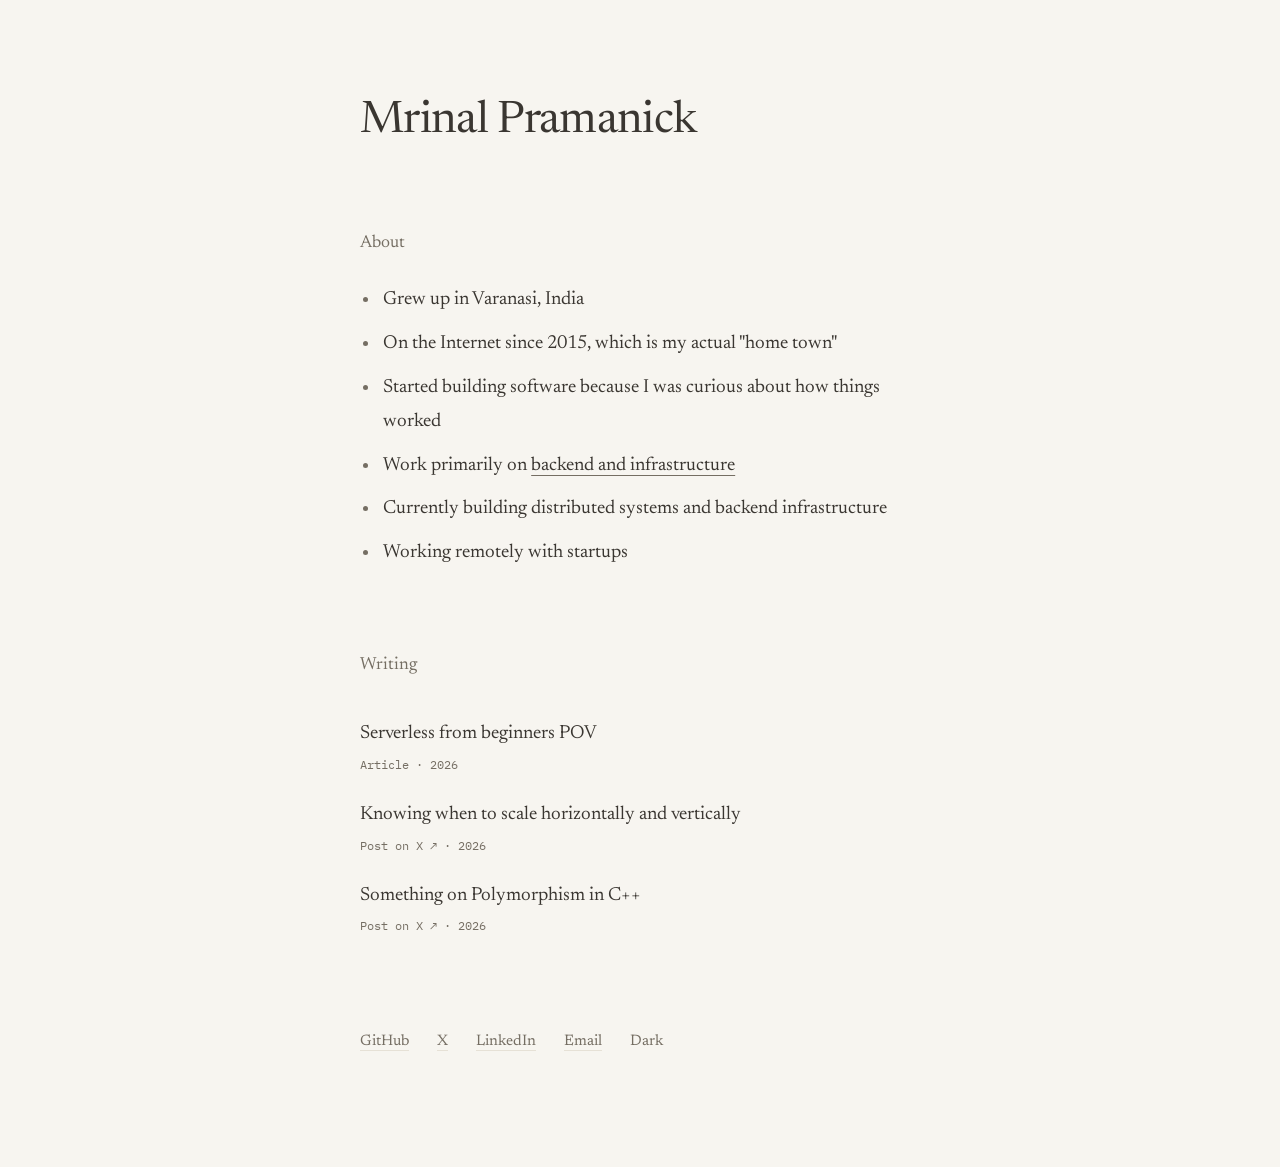
==== index.html @ c395bda0 "Adding serverless blog" ====
<!doctype html>
<html lang="en">
  <head>
    <meta charset="UTF-8" />
    <meta
      name="viewport"
      content="width=device-width, initial-scale=1, viewport-fit=cover"
    />
    <title>Mrinal Pramanick</title>
    <link rel="preconnect" href="https://fonts.googleapis.com" />
    <link rel="preconnect" href="https://fonts.gstatic.com" crossorigin />
    <link
      href="https://fonts.googleapis.com/css2?family=Newsreader:ital,opsz,wght@0,6..72,400;0,6..72,500;1,6..72,400&family=IBM+Plex+Mono:wght@400&display=swap"
      rel="stylesheet"
    />
    <script>
      (function () {
        try {
          var t = localStorage.getItem("theme");
          if (t) document.documentElement.setAttribute("data-theme", t);
        } catch (e) {}
      })();
    </script>
    <style>
      :root {
        --bg: #f7f5f0;
        --code-bg: #eeebe3;
        --text: #3a3631;
        --muted: #756e63;
        --line: #e6e1d6;
        --accent: #7d6d55;
        --ease: cubic-bezier(0.23, 1, 0.32, 1);
        box-sizing: border-box;
        padding-top: env(safe-area-inset-top, 0px);
        padding-bottom: env(safe-area-inset-bottom, 0px);
      }
      @media (prefers-color-scheme: dark) {
        :root:not([data-theme="light"]) {
          --bg: #1a1815;
          --code-bg: #221f1b;
          --text: #e0dbd1;
          --muted: #9b9486;
          --line: #2c2823;
          --accent: #b9a98b;
        }
      }
      :root[data-theme="dark"] {
        --bg: #1a1815;
        --code-bg: #221f1b;
        --text: #e0dbd1;
        --muted: #9b9486;
        --line: #2c2823;
        --accent: #b9a98b;
      }

      *,
      *::before,
      *::after {
        box-sizing: border-box;
      }
      html {
        scroll-behavior: smooth;
        scroll-padding-top: env(safe-area-inset-top, 0px);
        -webkit-text-size-adjust: 100%;
      }
      body {
        margin: 0;
        background: var(--bg);
        color: var(--text);
        font-family: "Newsreader", Georgia, "Times New Roman", serif;
        font-size: 1.1875rem;
        line-height: 1.8;
        font-weight: 400;
        font-optical-sizing: auto;
        text-rendering: optimizeLegibility;
        -webkit-font-smoothing: antialiased;
      }
      ::selection {
        background: color-mix(in srgb, var(--accent) 25%, transparent);
      }
      main {
        max-width: 38rem;
        margin: 0 auto;
        padding: 6rem 1.5rem 7rem;
      }
      a {
        color: inherit;
        text-decoration: underline;
        text-decoration-color: var(--line);
        text-decoration-thickness: 1px;
        text-underline-offset: 5px;
        transition:
          color 0.2s ease,
          text-decoration-color 0.2s ease;
      }
      a:focus-visible {
        outline: 2px solid var(--accent);
        outline-offset: 4px;
        border-radius: 2px;
      }
      @media (hover: hover) and (pointer: fine) {
        a:hover {
          color: var(--accent);
          text-decoration-color: var(--accent);
        }
      }

      h1,
      h2,
      h3 {
        font-weight: 400;
        margin: 0;
      }
      li::marker {
        color: var(--muted);
      }
      .mono {
        font-family: "IBM Plex Mono", ui-monospace, monospace;
        font-size: 0.78rem;
        color: var(--muted);
      }

      @keyframes rise {
        from {
          opacity: 0;
          transform: translateY(8px);
        }
        to {
          opacity: 1;
          transform: none;
        }
      }
      main > * {
        animation: rise 0.5s var(--ease) both;
      }
      main > :nth-child(2) {
        animation-delay: 60ms;
      }
      main > :nth-child(3) {
        animation-delay: 120ms;
      }
      main > :nth-child(4) {
        animation-delay: 180ms;
      }
      main > :nth-child(5) {
        animation-delay: 240ms;
      }
      main > :nth-child(6) {
        animation-delay: 300ms;
      }
      @media (prefers-reduced-motion: reduce) {
        html {
          scroll-behavior: auto;
        }
        @keyframes rise {
          from {
            opacity: 0;
          }
          to {
            opacity: 1;
          }
        }
      }
      @media (max-width: 480px) {
        body {
          font-size: 1.125rem;
        }
        main {
          padding-top: 4rem;
        }
      }

      header {
        margin-bottom: 5rem;
      }
      h1 {
        font-size: clamp(2.1rem, 6vw, 2.8rem);
        line-height: 1.15;
        letter-spacing: -0.015em;
      }
      section {
        margin-bottom: 5rem;
      }
      h2 {
        font-size: 1.1rem;
        color: var(--muted);
        margin-bottom: 1.5rem;
      }
      ul.plain {
        margin: 0;
        padding-left: 1.2rem;
      }
      ul.plain li {
        margin-top: 0.6rem;
        padding-left: 0.25rem;
      }
      ul.plain li:first-child {
        margin-top: 0;
      }
      .inline-link {
        text-decoration-color: var(--muted);
      }
      .project + .project {
        margin-top: 2.5rem;
      }
      .row {
        display: flex;
        justify-content: space-between;
        align-items: baseline;
        gap: 1rem;
      }
      h3 {
        font-size: 1.25rem;
        line-height: 1.4;
      }
      .project p {
        margin: 0.4rem 0 0;
        color: var(--muted);
        line-height: 1.7;
      }
      .project a.more {
        display: inline-block;
        margin-top: 0.6rem;
        font-size: 0.95rem;
      }
      /* .posts a {
        display: flex;
        justify-content: space-between;
        gap: 1.5rem;
        padding: 0.6rem 0;
        text-decoration: none;
        transition: color 0.2s ease;
      }
      .posts .mono {
        flex-shrink: 0;
        padding-top: 0.25rem;
      } */
      .posts a {
        display: block;
        padding: 0.7rem 0;
        text-decoration: none;
        transition: color 0.2s ease;
      }
      .posts .meta {
        display: block;
        margin-top: 0.1rem;
      }
      footer {
        display: flex;
        flex-wrap: wrap;
        gap: 0.75rem 1.75rem;
        font-size: 0.95rem;
        color: var(--muted);
      }

      body {
        transition:
          background-color 0.25s ease,
          color 0.25s ease;
      }
      .theme-toggle {
        font: inherit;
        font-size: 0.95rem;
        color: var(--muted);
        background: none;
        border: 0;
        padding: 0.25rem 0.5rem;
        margin: -0.25rem -0.5rem;
        border-radius: 4px;
        cursor: pointer;
        transition:
          color 0.2s ease,
          transform 0.15s cubic-bezier(0.23, 1, 0.32, 1);
      }
      .theme-toggle:active {
        transform: scale(0.97);
      }
      .theme-toggle:focus-visible {
        outline: 2px solid var(--accent);
        outline-offset: 2px;
      }
      @media (hover: hover) and (pointer: fine) {
        .theme-toggle:hover {
          color: var(--accent);
        }
      }
      .nav-right {
        display: flex;
        align-items: baseline;
        gap: 1.25rem;
      }
    </style>
  </head>
  <body>
    <main>
      <header>
        <h1>Mrinal Pramanick</h1>
      </header>

      <section>
        <h2>About</h2>
        <ul class="plain">
          <li>Grew up in Varanasi, India</li>
          <li>On the Internet since 2015, which is my actual "home town"</li>
          <li>
            Started building software because I was curious about how things
            worked
          </li>
          <li>
            Work primarily on
            <a
              href="https://en.wikipedia.org/wiki/Software-defined_infrastructure"
              class="inline-link"
              >backend and infrastructure</a
            >
          </li>
          <li>
            Currently building distributed systems and backend infrastructure
          </li>
          <li>Working remotely with startups</li>
        </ul>
      </section>

      <!-- <section>
        <h2>Things I've built</h2>

        <article class="project">
          <div class="row">
            <h3>StreamableMap</h3>
            <span class="mono">Go</span>
          </div>
          <p>
            A stream-oriented concurrent map exploring ordering, backpressure,
            and efficient event processing.
          </p>
          <a class="more" href="#">GitHub</a>
        </article>

        <article class="project">
          <div class="row">
            <h3>Vidflow</h3>
            <span class="mono">Go</span>
          </div>
          <p>
            A video processing DAG exploring exactly-once execution,
            backpressure, and distributed media workloads.
          </p>
          <a class="more" href="#">GitHub</a>
        </article>

        <article class="project">
          <div class="row">
            <h3>OpenTelemetry Bridge</h3>
            <span class="mono">Go</span>
          </div>
          <p>
            A transparent sidecar for introducing distributed tracing into HTTP
            applications without changing the application itself.
          </p>
          <a class="more" href="#">Read more</a>
        </article>
      </section> -->

      <section>
        <h2>Writing</h2>
        <div class="posts">
          <a href="/articles/article-3.html">
            <span>Serverless from beginners POV</span>
            <span class="mono meta">Article · 2026</span>
          </a>
          <a
            href="https://x.com/Hi_Mrinal/status/2110251049919586483"
            target="_blank"
            rel="noopener noreferrer"
          >
            <span>Knowing when to scale horizontally and vertically</span>
            <span class="mono meta">Post on X ↗ · 2026</span>
          </a>
          <a
            href="https://x.com/Hi_Mrinal/status/2109474133994353028"
            target="_blank"
            rel="noopener noreferrer"
          >
            <span>Something on Polymorphism in C++</span>
            <span class="mono meta">Post on X ↗ · 2026</span>
          </a>
        </div>
      </section>
      <footer>
        <a href="#">GitHub</a>
        <a href="#">X</a>
        <a href="#">LinkedIn</a>
        <a href="#">Email</a>
        <button
          id="theme-toggle"
          class="theme-toggle"
          type="button"
          aria-label="Switch theme"
        >
          Dark
        </button>
      </footer>
    </main>
    <script>
      (function () {
        var root = document.documentElement;
        var btn = document.getElementById("theme-toggle");
        var media = window.matchMedia("(prefers-color-scheme: dark)");
        function current() {
          return (
            root.getAttribute("data-theme") ||
            (media.matches ? "dark" : "light")
          );
        }
        function sync() {
          var isDark = current() === "dark";
          btn.textContent = isDark ? "Light" : "Dark";
          btn.setAttribute(
            "aria-label",
            isDark ? "Switch to light theme" : "Switch to dark theme",
          );
        }
        btn.addEventListener("click", function () {
          var next = current() === "dark" ? "light" : "dark";
          root.setAttribute("data-theme", next);
          try {
            localStorage.setItem("theme", next);
          } catch (e) {}
          sync();
        });
        media.addEventListener("change", function () {
          var saved = null;
          try {
            saved = localStorage.getItem("theme");
          } catch (e) {}
          if (!saved) sync();
        });
        sync();
      })();
    </script>
  </body>
</html>
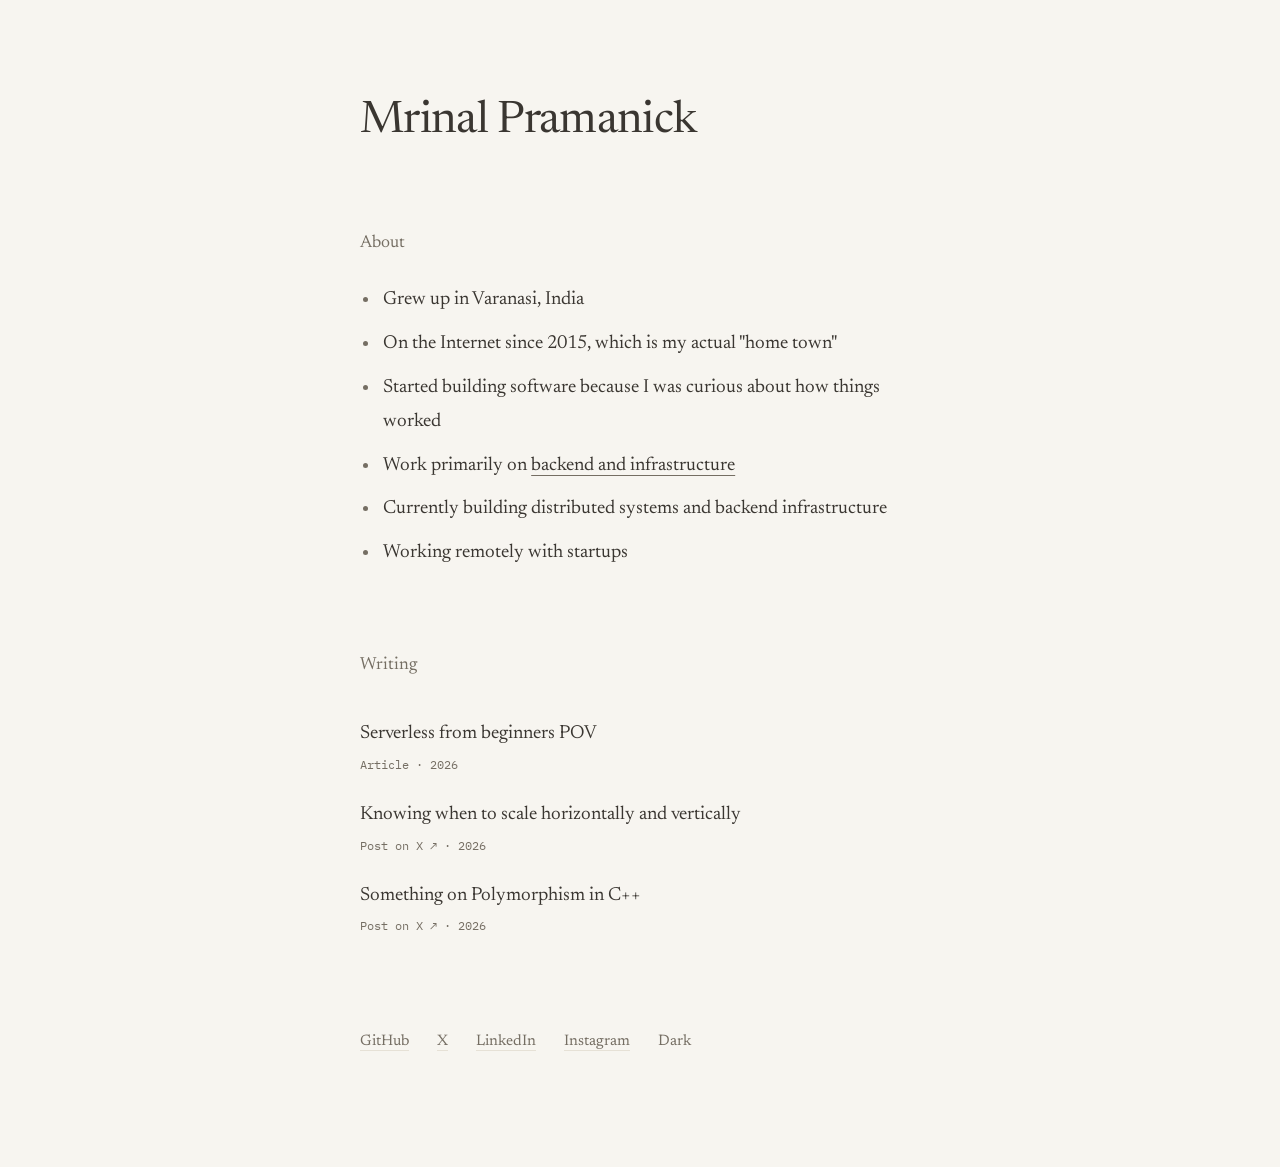
==== commit 1a68a506: "changed some links" ====
--- a/index.html
+++ b/index.html
@@ -364,7 +364,7 @@
       <section>
         <h2>Writing</h2>
         <div class="posts">
-          <a href="/articles/article-3.html">
+          <a href="/articles/serverless.html">
             <span>Serverless from beginners POV</span>
             <span class="mono meta">Article · 2026</span>
           </a>
@@ -387,10 +387,10 @@
         </div>
       </section>
       <footer>
-        <a href="#">GitHub</a>
-        <a href="#">X</a>
-        <a href="#">LinkedIn</a>
-        <a href="#">Email</a>
+        <a href="https://github.com/mrinalxdev">GitHub</a>
+        <a href="https://x.com/Hi_Mrinal">X</a>
+        <a href="https://www.linkedin.com/in/hi-mrinal/">LinkedIn</a>
+        <a href="https://www.instagram.com/mrinal.kon/">Instagram</a>
         <button
           id="theme-toggle"
           class="theme-toggle"
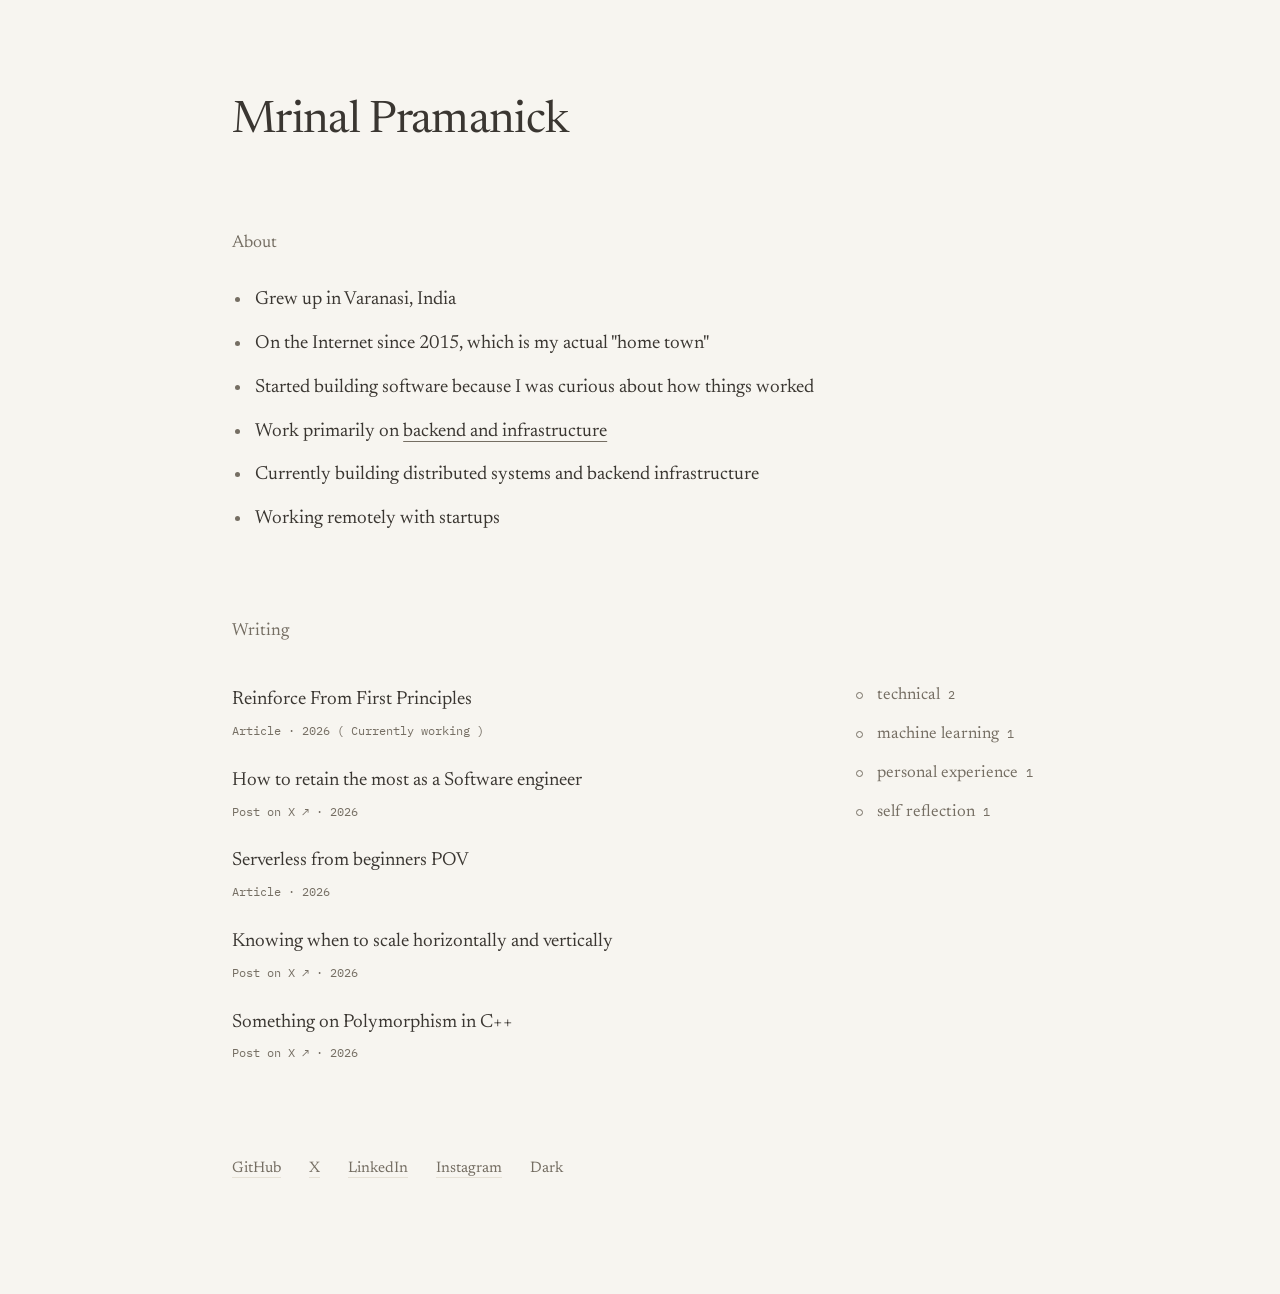
==== commit 00e9a7ef: "added highlighters" ====
--- a/index.html
+++ b/index.html
@@ -79,7 +79,7 @@
         background: color-mix(in srgb, var(--accent) 25%, transparent);
       }
       main {
-        max-width: 38rem;
+        max-width: 54rem;
         margin: 0 auto;
         padding: 6rem 1.5rem 7rem;
       }
@@ -189,6 +189,7 @@
       ul.plain {
         margin: 0;
         padding-left: 1.2rem;
+        max-width: 38rem;
       }
       ul.plain li {
         margin-top: 0.6rem;
@@ -199,51 +200,6 @@
       }
       .inline-link {
         text-decoration-color: var(--muted);
-      }
-      .project + .project {
-        margin-top: 2.5rem;
-      }
-      .row {
-        display: flex;
-        justify-content: space-between;
-        align-items: baseline;
-        gap: 1rem;
-      }
-      h3 {
-        font-size: 1.25rem;
-        line-height: 1.4;
-      }
-      .project p {
-        margin: 0.4rem 0 0;
-        color: var(--muted);
-        line-height: 1.7;
-      }
-      .project a.more {
-        display: inline-block;
-        margin-top: 0.6rem;
-        font-size: 0.95rem;
-      }
-      /* .posts a {
-        display: flex;
-        justify-content: space-between;
-        gap: 1.5rem;
-        padding: 0.6rem 0;
-        text-decoration: none;
-        transition: color 0.2s ease;
-      }
-      .posts .mono {
-        flex-shrink: 0;
-        padding-top: 0.25rem;
-      } */
-      .posts a {
-        display: block;
-        padding: 0.7rem 0;
-        text-decoration: none;
-        transition: color 0.2s ease;
-      }
-      .posts .meta {
-        display: block;
-        margin-top: 0.1rem;
       }
       footer {
         display: flex;
@@ -251,6 +207,168 @@
         gap: 0.75rem 1.75rem;
         font-size: 0.95rem;
         color: var(--muted);
+      }
+
+      /* ---------- Writing: posts + tag panel ---------- */
+      .writing {
+        position: relative;
+        display: grid;
+        grid-template-columns: minmax(0, 1fr) 12rem;
+        column-gap: 6rem;
+        align-items: start;
+      }
+
+      .posts a {
+        position: relative;
+        isolation: isolate;
+        display: block;
+        padding: 0.7rem 0;
+        text-decoration: none;
+      }
+      /* the left-to-right fill */
+      .posts a::before {
+        content: "";
+        position: absolute;
+        inset: 0 -0.9rem;
+        z-index: -1;
+        border-radius: 6px;
+        background: color-mix(in srgb, var(--accent) 13%, transparent);
+        transform: scaleX(0);
+        transform-origin: left center;
+        transition: transform 0.75s var(--ease);
+        transition-delay: var(--fill-delay, 0ms);
+      }
+      .posts a.lit::before {
+        transform: scaleX(1);
+      }
+      .posts .meta {
+        display: block;
+        margin-top: 0.1rem;
+      }
+
+      .tags {
+        display: flex;
+        flex-direction: column;
+        align-items: flex-start;
+        gap: 0.35rem;
+        padding-top: 0.45rem;
+      }
+      .tag {
+        position: relative;
+        font: inherit;
+        font-size: 1.05rem;
+        line-height: 1.6;
+        color: var(--muted);
+        background: none;
+        border: 0;
+        padding: 0.2rem 0 0.2rem 1.3rem;
+        cursor: pointer;
+        text-align: left;
+        transition:
+          color 0.25s ease,
+          transform 0.15s var(--ease);
+      }
+      /* the node the wire starts from */
+      .tag::before {
+        content: "";
+        position: absolute;
+        left: 0;
+        top: 50%;
+        width: 7px;
+        height: 7px;
+        margin-top: -3.5px;
+        border-radius: 50%;
+        border: 1px solid var(--muted);
+        background: var(--bg);
+        transition:
+          background-color 0.3s ease,
+          border-color 0.3s ease;
+      }
+      .tag .count {
+        margin-left: 0.5rem;
+      }
+      .tag:active {
+        transform: scale(0.97);
+      }
+      .tag:focus-visible {
+        outline: 2px solid var(--accent);
+        outline-offset: 3px;
+        border-radius: 3px;
+      }
+      .tag[aria-pressed="true"] {
+        color: var(--text);
+      }
+      .tag[aria-pressed="true"]::before {
+        background: var(--accent);
+        border-color: var(--accent);
+      }
+      @media (hover: hover) and (pointer: fine) {
+        .tag:hover {
+          color: var(--accent);
+        }
+      }
+
+      /* the wire */
+      .wires {
+        position: absolute;
+        inset: 0;
+        width: 100%;
+        height: 100%;
+        overflow: visible;
+        pointer-events: none;
+      }
+      .wire {
+        fill: none;
+        stroke: var(--accent);
+        stroke-width: 1;
+        stroke-linecap: round;
+        opacity: 0.7;
+        stroke-dasharray: 1;
+        stroke-dashoffset: 1;
+        animation: draw 0.9s var(--ease) forwards;
+        animation-delay: var(--wire-delay, 0ms);
+      }
+      .wire-end {
+        fill: var(--accent);
+        opacity: 0;
+        animation: pop 0.3s ease forwards;
+        animation-delay: calc(var(--wire-delay, 0ms) + 600ms);
+      }
+      @keyframes draw {
+        to {
+          stroke-dashoffset: 0;
+        }
+      }
+      @keyframes pop {
+        to {
+          opacity: 0.85;
+        }
+      }
+
+      @media (max-width: 720px) {
+        .writing {
+          grid-template-columns: 1fr;
+          row-gap: 1.75rem;
+        }
+        .tags {
+          order: -1;
+          flex-direction: row;
+          flex-wrap: wrap;
+          gap: 0.25rem 1.25rem;
+          padding-top: 0;
+        }
+        .wires {
+          display: none;
+        }
+      }
+      @media (prefers-reduced-motion: reduce) {
+        .posts a::before,
+        .wire,
+        .wire-end {
+          transition: none;
+          animation-duration: 0.01ms;
+          animation-delay: 0ms;
+        }
       }
 
       body {
@@ -321,71 +439,62 @@
         </ul>
       </section>
 
-      <!-- <section>
-        <h2>Things I've built</h2>
-
-        <article class="project">
-          <div class="row">
-            <h3>StreamableMap</h3>
-            <span class="mono">Go</span>
-          </div>
-          <p>
-            A stream-oriented concurrent map exploring ordering, backpressure,
-            and efficient event processing.
-          </p>
-          <a class="more" href="#">GitHub</a>
-        </article>
-
-        <article class="project">
-          <div class="row">
-            <h3>Vidflow</h3>
-            <span class="mono">Go</span>
-          </div>
-          <p>
-            A video processing DAG exploring exactly-once execution,
-            backpressure, and distributed media workloads.
-          </p>
-          <a class="more" href="#">GitHub</a>
-        </article>
-
-        <article class="project">
-          <div class="row">
-            <h3>OpenTelemetry Bridge</h3>
-            <span class="mono">Go</span>
-          </div>
-          <p>
-            A transparent sidecar for introducing distributed tracing into HTTP
-            applications without changing the application itself.
-          </p>
-          <a class="more" href="#">Read more</a>
-        </article>
-      </section> -->
-
       <section>
         <h2>Writing</h2>
-        <div class="posts">
-          <a href="/articles/serverless.html">
-            <span>Serverless from beginners POV</span>
-            <span class="mono meta">Article · 2026</span>
-          </a>
-          <a
-            href="https://x.com/Hi_Mrinal/status/2110251049919586483"
-            target="_blank"
-            rel="noopener noreferrer"
-          >
-            <span>Knowing when to scale horizontally and vertically</span>
-            <span class="mono meta">Post on X ↗ · 2026</span>
-          </a>
-          <a
-            href="https://x.com/Hi_Mrinal/status/2109474133994353028"
-            target="_blank"
-            rel="noopener noreferrer"
-          >
-            <span>Something on Polymorphism in C++</span>
-            <span class="mono meta">Post on X ↗ · 2026</span>
-          </a>
+        <div class="writing" id="writing">
+          
+          <div class="posts">
+            <a href="/" data-tags="ml">
+              <span>Reinforce From First Principles</span>
+              <span class="mono meta">Article · 2026 ( Currently working )</span>
+            </a>
+            <a href="https://x.com/Hi_Mrinal/status/2113904941899428102?s=20" data-tags="reflection">
+              <span>How to retain the most as a Software engineer</span>
+              <span class="mono meta">Post on X ↗ · 2026</span>
+            </a>
+            <a href="/articles/serverless.html" data-tags="technical">
+              <span>Serverless from beginners POV</span>
+              <span class="mono meta">Article · 2026</span>
+            </a>
+            <a
+              href="https://x.com/Hi_Mrinal/status/2110251049919586483"
+              target="_blank"
+              rel="noopener noreferrer"
+              data-tags="personal"
+            >
+              <span>Knowing when to scale horizontally and vertically</span>
+              <span class="mono meta">Post on X ↗ · 2026</span>
+            </a>
+            <a
+              href="https://x.com/Hi_Mrinal/status/2109474133994353028"
+              target="_blank"
+              rel="noopener noreferrer"
+              data-tags="technical"
+            >
+              <span>Something on Polymorphism in C++</span>
+              <span class="mono meta">Post on X ↗ · 2026</span>
+            </a>
+          </div>
+
+          <div class="tags" role="group" aria-label="Filter writing by tag">
+            <button class="tag" type="button" data-tag="technical" aria-pressed="false">
+              technical<span class="mono count"></span>
+            </button>
+            <button class="tag" type="button" data-tag="ml" aria-pressed="false">
+              machine learning<span class="mono count"></span>
+            </button>
+            <button class="tag" type="button" data-tag="personal" aria-pressed="false">
+              personal experience<span class="mono count"></span>
+            </button>
+            <button class="tag" type="button" data-tag="reflection" aria-pressed="false">
+              self reflection<span class="mono count"></span>
+            </button>
+          </div>
+
+          <svg class="wires" id="wires" aria-hidden="true"></svg>
         </div>
       </section>
+
       <footer>
         <a href="https://github.com/mrinalxdev">GitHub</a>
         <a href="https://x.com/Hi_Mrinal">X</a>
@@ -401,6 +510,7 @@
         </button>
       </footer>
     </main>
+
     <script>
       (function () {
         var root = document.documentElement;
@@ -437,6 +547,93 @@
         });
         sync();
       })();
+
+      /* ---------- Tag filter: fill + wires ---------- */
+      (function () {
+        var wrap = document.getElementById("writing");
+        var svg = document.getElementById("wires");
+        var posts = Array.prototype.slice.call(wrap.querySelectorAll(".posts a"));
+        var tags = Array.prototype.slice.call(wrap.querySelectorAll(".tag"));
+        var NS = "http://www.w3.org/2000/svg";
+        var active = null;
+
+        function hasTag(post, tag) {
+          return (post.getAttribute("data-tags") || "").split(/\s+/).indexOf(tag) !== -1;
+        }
+
+        // post counts next to each tag
+        tags.forEach(function (t) {
+          var n = posts.filter(function (p) { return hasTag(p, t.dataset.tag); }).length;
+          t.querySelector(".count").textContent = n;
+        });
+
+        function drawWires(animate) {
+          svg.innerHTML = "";
+          if (!active || getComputedStyle(svg).display === "none") return;
+
+          var box = wrap.getBoundingClientRect();
+          var tagEl = wrap.querySelector('.tag[data-tag="' + active + '"]');
+          var tb = tagEl.getBoundingClientRect();
+          var x1 = tb.left - box.left + 3.5;
+          var y1 = tb.top - box.top + tb.height / 2;
+
+          var i = 0;
+          posts.forEach(function (p) {
+            if (!hasTag(p, active)) return;
+            var pb = p.getBoundingClientRect();
+            var x2 = pb.right - box.left + 14; // just past the fill's right edge
+            var y2 = pb.top - box.top + pb.height / 2;
+            var mid = (x1 + x2) / 2;
+            var delay = animate ? i * 90 : 0;
+
+            var path = document.createElementNS(NS, "path");
+            path.setAttribute("d", "M" + x1 + " " + y1 + " C" + mid + " " + y1 + " " + mid + " " + y2 + " " + x2 + " " + y2);
+            path.setAttribute("pathLength", "1");
+            path.setAttribute("class", "wire");
+            path.style.setProperty("--wire-delay", delay + "ms");
+            if (!animate) { path.style.animation = "none"; path.style.strokeDashoffset = "0"; }
+            svg.appendChild(path);
+
+            var dot = document.createElementNS(NS, "circle");
+            dot.setAttribute("cx", x2);
+            dot.setAttribute("cy", y2);
+            dot.setAttribute("r", "2.5");
+            dot.setAttribute("class", "wire-end");
+            dot.style.setProperty("--wire-delay", delay + "ms");
+            if (!animate) { dot.style.animation = "none"; dot.style.opacity = "0.85"; }
+            svg.appendChild(dot);
+            i++;
+          });
+        }
+
+        function select(tag) {
+          active = active === tag ? null : tag; // click again to clear
+          tags.forEach(function (t) {
+            t.setAttribute("aria-pressed", String(t.dataset.tag === active));
+          });
+          var i = 0;
+          posts.forEach(function (p) {
+            var on = !!active && hasTag(p, active);
+            p.style.setProperty("--fill-delay", on ? i * 90 + "ms" : "0ms");
+            p.classList.toggle("lit", on);
+            if (on) i++;
+          });
+          drawWires(true);
+        }
+
+        tags.forEach(function (t) {
+          t.addEventListener("click", function () { select(t.dataset.tag); });
+        });
+
+        var raf;
+        window.addEventListener("resize", function () {
+          cancelAnimationFrame(raf);
+          raf = requestAnimationFrame(function () { drawWires(false); });
+        });
+        if (document.fonts && document.fonts.ready) {
+          document.fonts.ready.then(function () { drawWires(false); });
+        }
+      })();
     </script>
   </body>
-</html>
+</html>
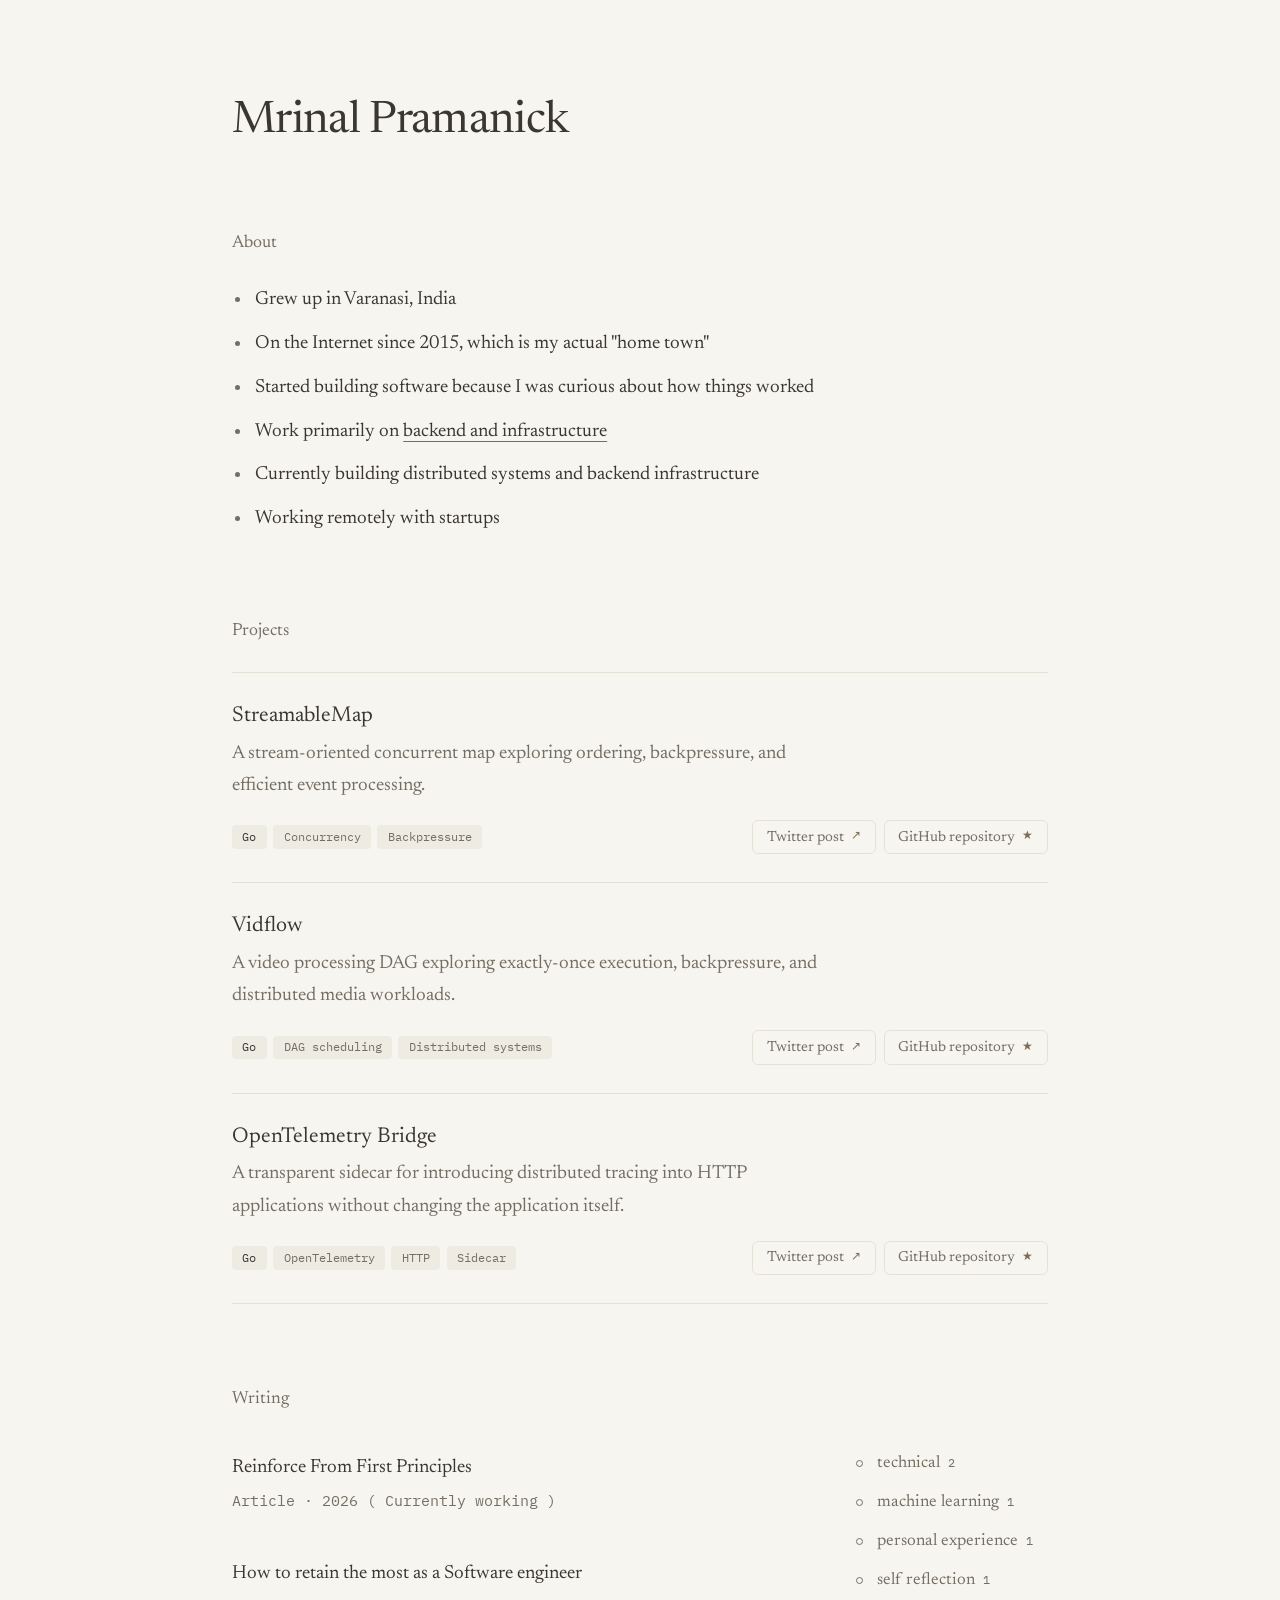
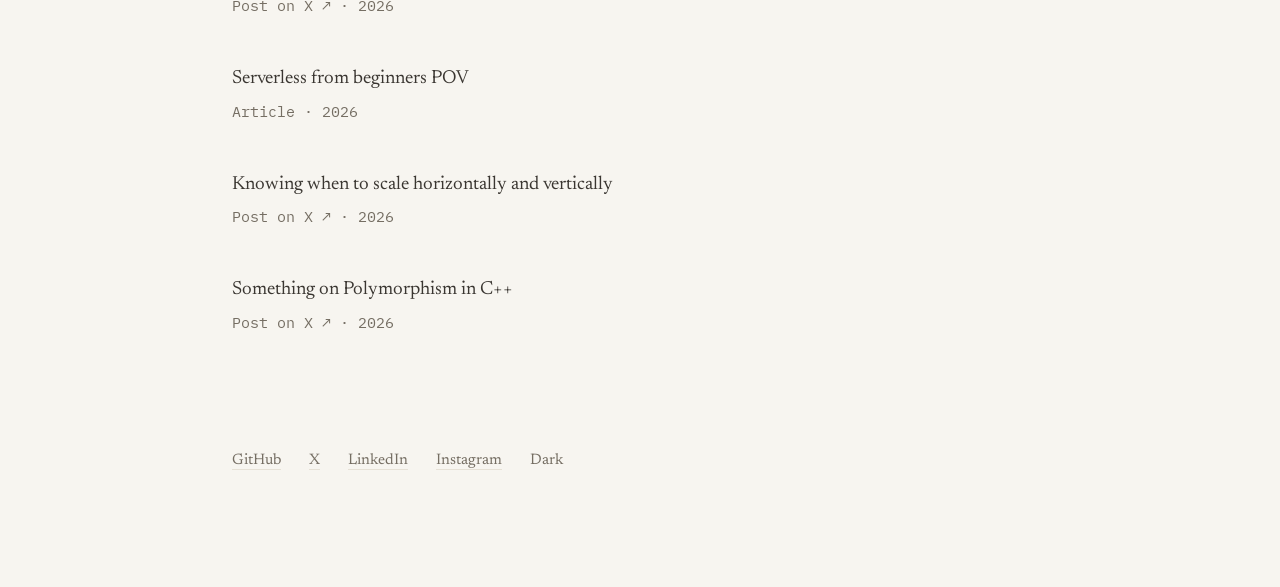
==== commit f8603b83: "adding new topic and pages" ====
--- a/index.html
+++ b/index.html
@@ -21,393 +21,8 @@
         } catch (e) {}
       })();
     </script>
-    <style>
-      :root {
-        --bg: #f7f5f0;
-        --code-bg: #eeebe3;
-        --text: #3a3631;
-        --muted: #756e63;
-        --line: #e6e1d6;
-        --accent: #7d6d55;
-        --ease: cubic-bezier(0.23, 1, 0.32, 1);
-        box-sizing: border-box;
-        padding-top: env(safe-area-inset-top, 0px);
-        padding-bottom: env(safe-area-inset-bottom, 0px);
-      }
-      @media (prefers-color-scheme: dark) {
-        :root:not([data-theme="light"]) {
-          --bg: #1a1815;
-          --code-bg: #221f1b;
-          --text: #e0dbd1;
-          --muted: #9b9486;
-          --line: #2c2823;
-          --accent: #b9a98b;
-        }
-      }
-      :root[data-theme="dark"] {
-        --bg: #1a1815;
-        --code-bg: #221f1b;
-        --text: #e0dbd1;
-        --muted: #9b9486;
-        --line: #2c2823;
-        --accent: #b9a98b;
-      }
-
-      *,
-      *::before,
-      *::after {
-        box-sizing: border-box;
-      }
-      html {
-        scroll-behavior: smooth;
-        scroll-padding-top: env(safe-area-inset-top, 0px);
-        -webkit-text-size-adjust: 100%;
-      }
-      body {
-        margin: 0;
-        background: var(--bg);
-        color: var(--text);
-        font-family: "Newsreader", Georgia, "Times New Roman", serif;
-        font-size: 1.1875rem;
-        line-height: 1.8;
-        font-weight: 400;
-        font-optical-sizing: auto;
-        text-rendering: optimizeLegibility;
-        -webkit-font-smoothing: antialiased;
-      }
-      ::selection {
-        background: color-mix(in srgb, var(--accent) 25%, transparent);
-      }
-      main {
-        max-width: 54rem;
-        margin: 0 auto;
-        padding: 6rem 1.5rem 7rem;
-      }
-      a {
-        color: inherit;
-        text-decoration: underline;
-        text-decoration-color: var(--line);
-        text-decoration-thickness: 1px;
-        text-underline-offset: 5px;
-        transition:
-          color 0.2s ease,
-          text-decoration-color 0.2s ease;
-      }
-      a:focus-visible {
-        outline: 2px solid var(--accent);
-        outline-offset: 4px;
-        border-radius: 2px;
-      }
-      @media (hover: hover) and (pointer: fine) {
-        a:hover {
-          color: var(--accent);
-          text-decoration-color: var(--accent);
-        }
-      }
-
-      h1,
-      h2,
-      h3 {
-        font-weight: 400;
-        margin: 0;
-      }
-      li::marker {
-        color: var(--muted);
-      }
-      .mono {
-        font-family: "IBM Plex Mono", ui-monospace, monospace;
-        font-size: 0.78rem;
-        color: var(--muted);
-      }
-
-      @keyframes rise {
-        from {
-          opacity: 0;
-          transform: translateY(8px);
-        }
-        to {
-          opacity: 1;
-          transform: none;
-        }
-      }
-      main > * {
-        animation: rise 0.5s var(--ease) both;
-      }
-      main > :nth-child(2) {
-        animation-delay: 60ms;
-      }
-      main > :nth-child(3) {
-        animation-delay: 120ms;
-      }
-      main > :nth-child(4) {
-        animation-delay: 180ms;
-      }
-      main > :nth-child(5) {
-        animation-delay: 240ms;
-      }
-      main > :nth-child(6) {
-        animation-delay: 300ms;
-      }
-      @media (prefers-reduced-motion: reduce) {
-        html {
-          scroll-behavior: auto;
-        }
-        @keyframes rise {
-          from {
-            opacity: 0;
-          }
-          to {
-            opacity: 1;
-          }
-        }
-      }
-      @media (max-width: 480px) {
-        body {
-          font-size: 1.125rem;
-        }
-        main {
-          padding-top: 4rem;
-        }
-      }
-
-      header {
-        margin-bottom: 5rem;
-      }
-      h1 {
-        font-size: clamp(2.1rem, 6vw, 2.8rem);
-        line-height: 1.15;
-        letter-spacing: -0.015em;
-      }
-      section {
-        margin-bottom: 5rem;
-      }
-      h2 {
-        font-size: 1.1rem;
-        color: var(--muted);
-        margin-bottom: 1.5rem;
-      }
-      ul.plain {
-        margin: 0;
-        padding-left: 1.2rem;
-        max-width: 38rem;
-      }
-      ul.plain li {
-        margin-top: 0.6rem;
-        padding-left: 0.25rem;
-      }
-      ul.plain li:first-child {
-        margin-top: 0;
-      }
-      .inline-link {
-        text-decoration-color: var(--muted);
-      }
-      footer {
-        display: flex;
-        flex-wrap: wrap;
-        gap: 0.75rem 1.75rem;
-        font-size: 0.95rem;
-        color: var(--muted);
-      }
-
-      /* ---------- Writing: posts + tag panel ---------- */
-      .writing {
-        position: relative;
-        display: grid;
-        grid-template-columns: minmax(0, 1fr) 12rem;
-        column-gap: 6rem;
-        align-items: start;
-      }
-
-      .posts a {
-        position: relative;
-        isolation: isolate;
-        display: block;
-        padding: 0.7rem 0;
-        text-decoration: none;
-      }
-      /* the left-to-right fill */
-      .posts a::before {
-        content: "";
-        position: absolute;
-        inset: 0 -0.9rem;
-        z-index: -1;
-        border-radius: 6px;
-        background: color-mix(in srgb, var(--accent) 13%, transparent);
-        transform: scaleX(0);
-        transform-origin: left center;
-        transition: transform 0.75s var(--ease);
-        transition-delay: var(--fill-delay, 0ms);
-      }
-      .posts a.lit::before {
-        transform: scaleX(1);
-      }
-      .posts .meta {
-        display: block;
-        margin-top: 0.1rem;
-      }
-
-      .tags {
-        display: flex;
-        flex-direction: column;
-        align-items: flex-start;
-        gap: 0.35rem;
-        padding-top: 0.45rem;
-      }
-      .tag {
-        position: relative;
-        font: inherit;
-        font-size: 1.05rem;
-        line-height: 1.6;
-        color: var(--muted);
-        background: none;
-        border: 0;
-        padding: 0.2rem 0 0.2rem 1.3rem;
-        cursor: pointer;
-        text-align: left;
-        transition:
-          color 0.25s ease,
-          transform 0.15s var(--ease);
-      }
-      /* the node the wire starts from */
-      .tag::before {
-        content: "";
-        position: absolute;
-        left: 0;
-        top: 50%;
-        width: 7px;
-        height: 7px;
-        margin-top: -3.5px;
-        border-radius: 50%;
-        border: 1px solid var(--muted);
-        background: var(--bg);
-        transition:
-          background-color 0.3s ease,
-          border-color 0.3s ease;
-      }
-      .tag .count {
-        margin-left: 0.5rem;
-      }
-      .tag:active {
-        transform: scale(0.97);
-      }
-      .tag:focus-visible {
-        outline: 2px solid var(--accent);
-        outline-offset: 3px;
-        border-radius: 3px;
-      }
-      .tag[aria-pressed="true"] {
-        color: var(--text);
-      }
-      .tag[aria-pressed="true"]::before {
-        background: var(--accent);
-        border-color: var(--accent);
-      }
-      @media (hover: hover) and (pointer: fine) {
-        .tag:hover {
-          color: var(--accent);
-        }
-      }
-
-      /* the wire */
-      .wires {
-        position: absolute;
-        inset: 0;
-        width: 100%;
-        height: 100%;
-        overflow: visible;
-        pointer-events: none;
-      }
-      .wire {
-        fill: none;
-        stroke: var(--accent);
-        stroke-width: 1;
-        stroke-linecap: round;
-        opacity: 0.7;
-        stroke-dasharray: 1;
-        stroke-dashoffset: 1;
-        animation: draw 0.9s var(--ease) forwards;
-        animation-delay: var(--wire-delay, 0ms);
-      }
-      .wire-end {
-        fill: var(--accent);
-        opacity: 0;
-        animation: pop 0.3s ease forwards;
-        animation-delay: calc(var(--wire-delay, 0ms) + 600ms);
-      }
-      @keyframes draw {
-        to {
-          stroke-dashoffset: 0;
-        }
-      }
-      @keyframes pop {
-        to {
-          opacity: 0.85;
-        }
-      }
-
-      @media (max-width: 720px) {
-        .writing {
-          grid-template-columns: 1fr;
-          row-gap: 1.75rem;
-        }
-        .tags {
-          order: -1;
-          flex-direction: row;
-          flex-wrap: wrap;
-          gap: 0.25rem 1.25rem;
-          padding-top: 0;
-        }
-        .wires {
-          display: none;
-        }
-      }
-      @media (prefers-reduced-motion: reduce) {
-        .posts a::before,
-        .wire,
-        .wire-end {
-          transition: none;
-          animation-duration: 0.01ms;
-          animation-delay: 0ms;
-        }
-      }
-
-      body {
-        transition:
-          background-color 0.25s ease,
-          color 0.25s ease;
-      }
-      .theme-toggle {
-        font: inherit;
-        font-size: 0.95rem;
-        color: var(--muted);
-        background: none;
-        border: 0;
-        padding: 0.25rem 0.5rem;
-        margin: -0.25rem -0.5rem;
-        border-radius: 4px;
-        cursor: pointer;
-        transition:
-          color 0.2s ease,
-          transform 0.15s cubic-bezier(0.23, 1, 0.32, 1);
-      }
-      .theme-toggle:active {
-        transform: scale(0.97);
-      }
-      .theme-toggle:focus-visible {
-        outline: 2px solid var(--accent);
-        outline-offset: 2px;
-      }
-      @media (hover: hover) and (pointer: fine) {
-        .theme-toggle:hover {
-          color: var(--accent);
-        }
-      }
-      .nav-right {
-        display: flex;
-        align-items: baseline;
-        gap: 1.25rem;
-      }
-    </style>
+    <link rel="stylesheet" href="/core/site.css" />
+    
   </head>
   <body>
     <main>
@@ -440,11 +55,96 @@
       </section>
 
       <section>
+        <h2>Projects</h2>
+        <div class="projects">
+          <!--
+            Each project has two buttons. They currently point at your X and
+            GitHub profiles. Replace the two hrefs per project with the
+            specific tweet URL and the repository URL.
+            To make a project name clickable too, wrap it:
+            <h3><a href="https://github.com/mrinalxdev/REPO">StreamableMap</a></h3>
+          -->
+          <article class="project">
+            <h3>StreamableMap</h3>
+            <p>
+              A stream-oriented concurrent map exploring ordering, backpressure,
+              and efficient event processing.
+            </p>
+            <div class="project-foot">
+              <ul class="stack" aria-label="Built with">
+                <li class="lang">Go</li>
+                <li>Concurrency</li>
+                <li>Backpressure</li>
+              </ul>
+              <div class="project-links">
+                <a class="btn" href="https://x.com/Hi_Mrinal" target="_blank" rel="noopener noreferrer"
+                  >Twitter post <span class="glyph" aria-hidden="true">↗</span></a
+                >
+                <a class="btn" href="https://github.com/mrinalxdev" target="_blank" rel="noopener noreferrer"
+                  title="Drop a star :p" aria-label="GitHub repository (drop a star)"
+                  >GitHub repository <span class="glyph" aria-hidden="true">★</span></a
+                >
+              </div>
+            </div>
+          </article>
+
+          <article class="project">
+            <h3>Vidflow</h3>
+            <p>
+              A video processing DAG exploring exactly-once execution,
+              backpressure, and distributed media workloads.
+            </p>
+            <div class="project-foot">
+              <ul class="stack" aria-label="Built with">
+                <li class="lang">Go</li>
+                <li>DAG scheduling</li>
+                <li>Distributed systems</li>
+              </ul>
+              <div class="project-links">
+                <a class="btn" href="https://x.com/Hi_Mrinal" target="_blank" rel="noopener noreferrer"
+                  >Twitter post <span class="glyph" aria-hidden="true">↗</span></a
+                >
+                <a class="btn" href="https://github.com/mrinalxdev" target="_blank" rel="noopener noreferrer"
+                  title="Drop a star :p" aria-label="GitHub repository (drop a star)"
+                  >GitHub repository <span class="glyph" aria-hidden="true">★</span></a
+                >
+              </div>
+            </div>
+          </article>
+
+          <article class="project">
+            <h3>OpenTelemetry Bridge</h3>
+            <p>
+              A transparent sidecar for introducing distributed tracing into
+              HTTP applications without changing the application itself.
+            </p>
+            <div class="project-foot">
+              <ul class="stack" aria-label="Built with">
+                <li class="lang">Go</li>
+                <li>OpenTelemetry</li>
+                <li>HTTP</li>
+                <li>Sidecar</li>
+              </ul>
+              <div class="project-links">
+                <a class="btn" href="https://x.com/Hi_Mrinal" target="_blank" rel="noopener noreferrer"
+                  >Twitter post <span class="glyph" aria-hidden="true">↗</span></a
+                >
+                <a class="btn" href="https://github.com/mrinalxdev" target="_blank" rel="noopener noreferrer"
+                  title="Drop a star :p" aria-label="GitHub repository (drop a star)"
+                  >GitHub repository <span class="glyph" aria-hidden="true">★</span></a
+                >
+              </div>
+            </div>
+          </article>
+        </div>
+      </section>
+
+      <section>
         <h2>Writing</h2>
         <div class="writing" id="writing">
           
           <div class="posts">
-            <a href="/" data-tags="ml">
+            <a href="404.html" data-tags="ml">
               <span>Reinforce From First Principles</span>
               <span class="mono meta">Article · 2026 ( Currently working )</span>
             </a>
--- a/core/site.css
+++ b/core/site.css
@@ -0,0 +1,679 @@
+/* ==========================================================
+   site.css — shared by index.html and now.html
+   (articles keep using core/main.css)
+   ========================================================== */
+
+:root {
+  --bg: #f7f5f0;
+  --code-bg: #eeebe3;
+  --text: #3a3631;
+  --muted: #756e63;
+  --line: #e6e1d6;
+  --accent: #7d6d55;
+  --ease: cubic-bezier(0.23, 1, 0.32, 1);
+  box-sizing: border-box;
+  padding-top: env(safe-area-inset-top, 0px);
+  padding-bottom: env(safe-area-inset-bottom, 0px);
+}
+@media (prefers-color-scheme: dark) {
+  :root:not([data-theme="light"]) {
+    --bg: #1a1815;
+    --code-bg: #221f1b;
+    --text: #e0dbd1;
+    --muted: #9b9486;
+    --line: #2c2823;
+    --accent: #b9a98b;
+  }
+}
+:root[data-theme="dark"] {
+  --bg: #1a1815;
+  --code-bg: #221f1b;
+  --text: #e0dbd1;
+  --muted: #9b9486;
+  --line: #2c2823;
+  --accent: #b9a98b;
+}
+
+*,
+*::before,
+*::after {
+  box-sizing: border-box;
+}
+html {
+  scroll-behavior: smooth;
+  scroll-padding-top: env(safe-area-inset-top, 0px);
+  -webkit-text-size-adjust: 100%;
+}
+body {
+  margin: 0;
+  background: var(--bg);
+  color: var(--text);
+  font-family: "Newsreader", Georgia, "Times New Roman", serif;
+  font-size: 1.1875rem;
+  line-height: 1.8;
+  font-weight: 400;
+  font-optical-sizing: auto;
+  text-rendering: optimizeLegibility;
+  -webkit-font-smoothing: antialiased;
+  transition:
+    background-color 0.25s ease,
+    color 0.25s ease;
+}
+::selection {
+  background: color-mix(in srgb, var(--accent) 25%, transparent);
+}
+main {
+  max-width: 54rem;
+  margin: 0 auto;
+  padding: 6rem 1.5rem 7rem;
+}
+
+/* ---------- Links ---------- */
+a {
+  color: inherit;
+  text-decoration: underline;
+  text-decoration-color: var(--line);
+  text-decoration-thickness: 1px;
+  text-underline-offset: 5px;
+  transition:
+    color 0.2s ease,
+    text-decoration-color 0.2s ease;
+}
+a:focus-visible {
+  outline: 2px solid var(--accent);
+  outline-offset: 4px;
+  border-radius: 2px;
+}
+@media (hover: hover) and (pointer: fine) {
+  a:hover {
+    color: var(--accent);
+    text-decoration-color: var(--accent);
+  }
+}
+
+/* ---------- Type ---------- */
+h1,
+h2,
+h3 {
+  font-weight: 400;
+  margin: 0;
+}
+h1 {
+  font-size: clamp(2.1rem, 6vw, 2.8rem);
+  line-height: 1.15;
+  letter-spacing: -0.015em;
+}
+h2 {
+  font-size: 1.1rem;
+  color: var(--muted);
+  margin-bottom: 1.5rem;
+}
+h3 {
+  font-size: 1.35rem;
+  line-height: 1.4;
+}
+li::marker {
+  color: var(--muted);
+}
+.mono {
+  font-family: "IBM Plex Mono", ui-monospace, monospace;
+  font-size: 0.78rem;
+  color: var(--muted);
+}
+
+/* ---------- Page load ---------- */
+@keyframes rise {
+  from {
+    opacity: 0;
+    transform: translateY(8px);
+  }
+  to {
+    opacity: 1;
+    transform: none;
+  }
+}
+main > * {
+  animation: rise 0.5s var(--ease) both;
+}
+main > :nth-child(2) {
+  animation-delay: 60ms;
+}
+main > :nth-child(3) {
+  animation-delay: 120ms;
+}
+main > :nth-child(4) {
+  animation-delay: 180ms;
+}
+main > :nth-child(5) {
+  animation-delay: 240ms;
+}
+main > :nth-child(6) {
+  animation-delay: 300ms;
+}
+main > :nth-child(7) {
+  animation-delay: 360ms;
+}
+
+/* ---------- Shared layout ---------- */
+header {
+  margin-bottom: 5rem;
+}
+section {
+  margin-bottom: 5rem;
+}
+footer {
+  display: flex;
+  flex-wrap: wrap;
+  gap: 0.75rem 1.75rem;
+  font-size: 0.95rem;
+  color: var(--muted);
+}
+
+/* Top bar (now.html) */
+.topbar {
+  display: flex;
+  justify-content: space-between;
+  align-items: baseline;
+  margin-bottom: 5rem;
+  font-size: 0.95rem;
+  color: var(--muted);
+}
+.topbar a {
+  text-decoration: none;
+}
+.nav-right {
+  display: flex;
+  align-items: baseline;
+  gap: 1.25rem;
+}
+
+/* Theme toggle */
+.theme-toggle {
+  font: inherit;
+  font-size: 0.95rem;
+  color: var(--muted);
+  background: none;
+  border: 0;
+  padding: 0.25rem 0.5rem;
+  margin: -0.25rem -0.5rem;
+  border-radius: 4px;
+  cursor: pointer;
+  transition:
+    color 0.2s ease,
+    transform 0.15s var(--ease);
+}
+.theme-toggle:active {
+  transform: scale(0.97);
+}
+.theme-toggle:focus-visible {
+  outline: 2px solid var(--accent);
+  outline-offset: 2px;
+}
+@media (hover: hover) and (pointer: fine) {
+  .theme-toggle:hover {
+    color: var(--accent);
+  }
+}
+
+/* ---------- About ---------- */
+ul.plain {
+  margin: 0;
+  padding-left: 1.2rem;
+  max-width: 38rem;
+}
+ul.plain li {
+  margin-top: 0.6rem;
+  padding-left: 0.25rem;
+}
+ul.plain li:first-child {
+  margin-top: 0;
+}
+.inline-link {
+  text-decoration-color: var(--muted);
+}
+
+/* ---------- Now (home teaser) ---------- */
+h2 .live {
+  display: inline-block;
+  width: 7px;
+  height: 7px;
+  margin-left: 0.65rem;
+  border-radius: 50%;
+  background: var(--accent);
+  vertical-align: 0.1em;
+  animation: breathe 3.2s ease-in-out infinite;
+}
+@keyframes breathe {
+  0%,
+  100% {
+    opacity: 1;
+    box-shadow: 0 0 0 0 color-mix(in srgb, var(--accent) 35%, transparent);
+  }
+  50% {
+    opacity: 0.55;
+    box-shadow: 0 0 0 5px color-mix(in srgb, var(--accent) 0%, transparent);
+  }
+}
+.now-card {
+  position: relative;
+  isolation: isolate;
+  display: block;
+  max-width: 38rem;
+  padding: 0.7rem 0;
+  text-decoration: none;
+}
+/* same left-to-right fill as the writing list */
+.now-card::before {
+  content: "";
+  position: absolute;
+  inset: 0 -0.9rem;
+  z-index: -1;
+  border-radius: 6px;
+  background: color-mix(in srgb, var(--accent) 13%, transparent);
+  transform: scaleX(0);
+  transform-origin: left center;
+  transition: transform 0.75s var(--ease);
+}
+.now-card:focus-visible::before {
+  transform: scaleX(1);
+}
+@media (hover: hover) and (pointer: fine) {
+  .now-card:hover::before {
+    transform: scaleX(1);
+  }
+}
+.now-row {
+  display: grid;
+  grid-template-columns: 5.5rem minmax(0, 1fr);
+  align-items: baseline;
+  gap: 1rem;
+  padding: 0.15rem 0;
+}
+.now-more {
+  display: block;
+  margin-top: 0.5rem;
+}
+
+/* ---------- Projects ---------- */
+.projects {
+  border-top: 1px solid var(--line);
+}
+.project {
+  padding: 1.75rem 0;
+  border-bottom: 1px solid var(--line);
+}
+.project h3 a {
+  text-decoration: none;
+}
+.project p {
+  margin: 0.4rem 0 0;
+  max-width: 38rem;
+  color: var(--muted);
+  line-height: 1.7;
+}
+
+/* Languages + technologies (also used on now.html) */
+.stack {
+  display: flex;
+  flex-wrap: wrap;
+  gap: 0.4rem;
+  margin: 1.1rem 0 0;
+  padding: 0;
+  list-style: none;
+}
+.stack li {
+  margin: 0;
+  padding: 0.1rem 0.65rem;
+  border-radius: 4px;
+  background: var(--code-bg);
+  font-family: "IBM Plex Mono", ui-monospace, monospace;
+  font-size: 0.74rem;
+  line-height: 1.7;
+  color: var(--muted);
+}
+.stack .lang {
+  color: var(--text);
+}
+
+/* Chips on the left, buttons on the right */
+.project-foot {
+  display: flex;
+  flex-wrap: wrap;
+  align-items: center;
+  justify-content: space-between;
+  gap: 0.9rem 1.5rem;
+  margin-top: 1.1rem;
+}
+.project-foot .stack {
+  margin: 0;
+}
+.project-links {
+  display: flex;
+  flex-wrap: wrap;
+  gap: 0.5rem;
+}
+.btn {
+  position: relative;
+  isolation: isolate;
+  display: inline-flex;
+  align-items: center;
+  gap: 0.45rem;
+  padding: 0.3rem 0.85rem;
+  border: 1px solid var(--line);
+  border-radius: 6px;
+  font-size: 0.9rem;
+  line-height: 1.6;
+  color: var(--muted);
+  text-decoration: none;
+  transition:
+    color 0.2s ease,
+    border-color 0.25s ease,
+    transform 0.15s var(--ease);
+}
+.btn::before {
+  content: "";
+  position: absolute;
+  inset: 0;
+  z-index: -1;
+  border-radius: 5px;
+  background: color-mix(in srgb, var(--accent) 13%, transparent);
+  transform: scaleX(0);
+  transform-origin: left center;
+  transition: transform 0.6s var(--ease);
+}
+.btn:active {
+  transform: scale(0.97);
+}
+.btn .glyph {
+  font-size: 0.85em;
+  color: var(--accent);
+}
+.btn:focus-visible::before {
+  transform: scaleX(1);
+}
+@media (hover: hover) and (pointer: fine) {
+  .btn:hover {
+    color: var(--accent);
+    border-color: var(--accent);
+  }
+  .btn:hover::before {
+    transform: scaleX(1);
+  }
+}
+
+/* ---------- Writing: posts + tag panel ---------- */
+.writing {
+  position: relative;
+  display: grid;
+  grid-template-columns: minmax(0, 1fr) 12rem;
+  column-gap: 6rem;
+  align-items: start;
+}
+.posts a {
+  position: relative;
+  isolation: isolate;
+  display: block;
+  padding: 0.7rem 0;
+  text-decoration: none;
+}
+/* left-to-right fill */
+.posts a::before {
+  content: "";
+  position: absolute;
+  inset: 0 -0.9rem;
+  z-index: -1;
+  border-radius: 6px;
+  background: color-mix(in srgb, var(--accent) 13%, transparent);
+  transform: scaleX(0);
+  transform-origin: left center;
+  transition: transform 0.75s var(--ease);
+  transition-delay: var(--fill-delay, 0ms);
+}
+.posts a.lit::before {
+  transform: scaleX(1);
+}
+.posts .meta {
+  display: block;
+  margin-top: 0.1rem;
+}
+
+.tags {
+  display: flex;
+  flex-direction: column;
+  align-items: flex-start;
+  gap: 0.35rem;
+  padding-top: 0.45rem;
+}
+.tag {
+  position: relative;
+  font: inherit;
+  font-size: 1.05rem;
+  line-height: 1.6;
+  color: var(--muted);
+  background: none;
+  border: 0;
+  padding: 0.2rem 0 0.2rem 1.3rem;
+  cursor: pointer;
+  text-align: left;
+  transition:
+    color 0.25s ease,
+    transform 0.15s var(--ease);
+}
+/* node the wire starts from */
+.tag::before {
+  content: "";
+  position: absolute;
+  left: 0;
+  top: 50%;
+  width: 7px;
+  height: 7px;
+  margin-top: -3.5px;
+  border-radius: 50%;
+  border: 1px solid var(--muted);
+  background: var(--bg);
+  transition:
+    background-color 0.3s ease,
+    border-color 0.3s ease;
+}
+.tag .count {
+  margin-left: 0.5rem;
+}
+.tag:active {
+  transform: scale(0.97);
+}
+.tag:focus-visible {
+  outline: 2px solid var(--accent);
+  outline-offset: 3px;
+  border-radius: 3px;
+}
+.tag[aria-pressed="true"] {
+  color: var(--text);
+}
+.tag[aria-pressed="true"]::before {
+  background: var(--accent);
+  border-color: var(--accent);
+}
+@media (hover: hover) and (pointer: fine) {
+  .tag:hover {
+    color: var(--accent);
+  }
+}
+
+/* wires */
+.wires {
+  position: absolute;
+  inset: 0;
+  width: 100%;
+  height: 100%;
+  overflow: visible;
+  pointer-events: none;
+}
+.wire {
+  fill: none;
+  stroke: var(--accent);
+  stroke-width: 1;
+  stroke-linecap: round;
+  opacity: 0.7;
+  stroke-dasharray: 1;
+  stroke-dashoffset: 1;
+  animation: draw 0.9s var(--ease) forwards;
+  animation-delay: var(--wire-delay, 0ms);
+}
+.wire-end {
+  fill: var(--accent);
+  opacity: 0;
+  animation: pop 0.3s ease forwards;
+  animation-delay: calc(var(--wire-delay, 0ms) + 600ms);
+}
+@keyframes draw {
+  to {
+    stroke-dashoffset: 0;
+  }
+}
+@keyframes pop {
+  to {
+    opacity: 0.85;
+  }
+}
+
+/* ---------- now.html ---------- */
+.meta {
+  margin-bottom: 1.25rem;
+  font-size: 0.95rem;
+  color: var(--muted);
+}
+.lede {
+  margin: 1.5rem 0 0;
+  max-width: 38rem;
+  font-size: 1.25rem;
+  line-height: 1.6;
+  font-style: italic;
+  color: var(--muted);
+}
+.now-item p {
+  margin: 0.5rem 0 0;
+  max-width: 38rem;
+  color: var(--muted);
+  line-height: 1.7;
+}
+
+/* Stage tracker: a thin line per stage that fills left to right */
+.stages {
+  display: grid;
+  grid-template-columns: repeat(4, minmax(0, 1fr));
+  gap: 0.5rem;
+  margin: 1.75rem 0 0;
+  padding: 0;
+  max-width: 38rem;
+  list-style: none;
+}
+.stages li {
+  position: relative;
+  margin: 0;
+  padding: 0.75rem 0 0;
+  font-family: "IBM Plex Mono", ui-monospace, monospace;
+  font-size: 0.74rem;
+  line-height: 1.4;
+  color: var(--muted);
+}
+.stages li::before,
+.stages li::after {
+  content: "";
+  position: absolute;
+  top: 0;
+  left: 0;
+  right: 0;
+  height: 2px;
+  border-radius: 2px;
+}
+.stages li::before {
+  background: var(--line);
+}
+.stages li::after {
+  background: var(--accent);
+  transform: scaleX(var(--fill, 0));
+  transform-origin: left center;
+  animation: stage-fill 0.9s var(--ease) both;
+  animation-delay: calc(0.35s + var(--i, 0) * 140ms);
+}
+.stages li:nth-child(1) {
+  --i: 0;
+}
+.stages li:nth-child(2) {
+  --i: 1;
+}
+.stages li:nth-child(3) {
+  --i: 2;
+}
+.stages li:nth-child(4) {
+  --i: 3;
+}
+.stages .done {
+  --fill: 1;
+}
+.stages .current {
+  --fill: 0.5;
+  color: var(--text);
+}
+@keyframes stage-fill {
+  from {
+    transform: scaleX(0);
+  }
+}
+
+/* ---------- Responsive + motion ---------- */
+@media (max-width: 720px) {
+  .writing {
+    grid-template-columns: 1fr;
+    row-gap: 1.75rem;
+  }
+  .tags {
+    order: -1;
+    flex-direction: row;
+    flex-wrap: wrap;
+    gap: 0.25rem 1.25rem;
+    padding-top: 0;
+  }
+  .wires {
+    display: none;
+  }
+}
+@media (max-width: 480px) {
+  body {
+    font-size: 1.125rem;
+  }
+  main {
+    padding-top: 4rem;
+  }
+  .topbar {
+    margin-bottom: 3.5rem;
+  }
+  .stages li {
+    font-size: 0.68rem;
+  }
+}
+@media (prefers-reduced-motion: reduce) {
+  html {
+    scroll-behavior: auto;
+  }
+  main > * {
+    animation: none;
+  }
+  .posts a::before,
+  .now-card::before,
+  .btn::before {
+    transition: none;
+  }
+  .wire,
+  .wire-end,
+  .stages li::after,
+  h2 .live {
+    animation: none;
+  }
+  .wire {
+    stroke-dashoffset: 0;
+  }
+  .wire-end {
+    opacity: 0.85;
+  }
+}
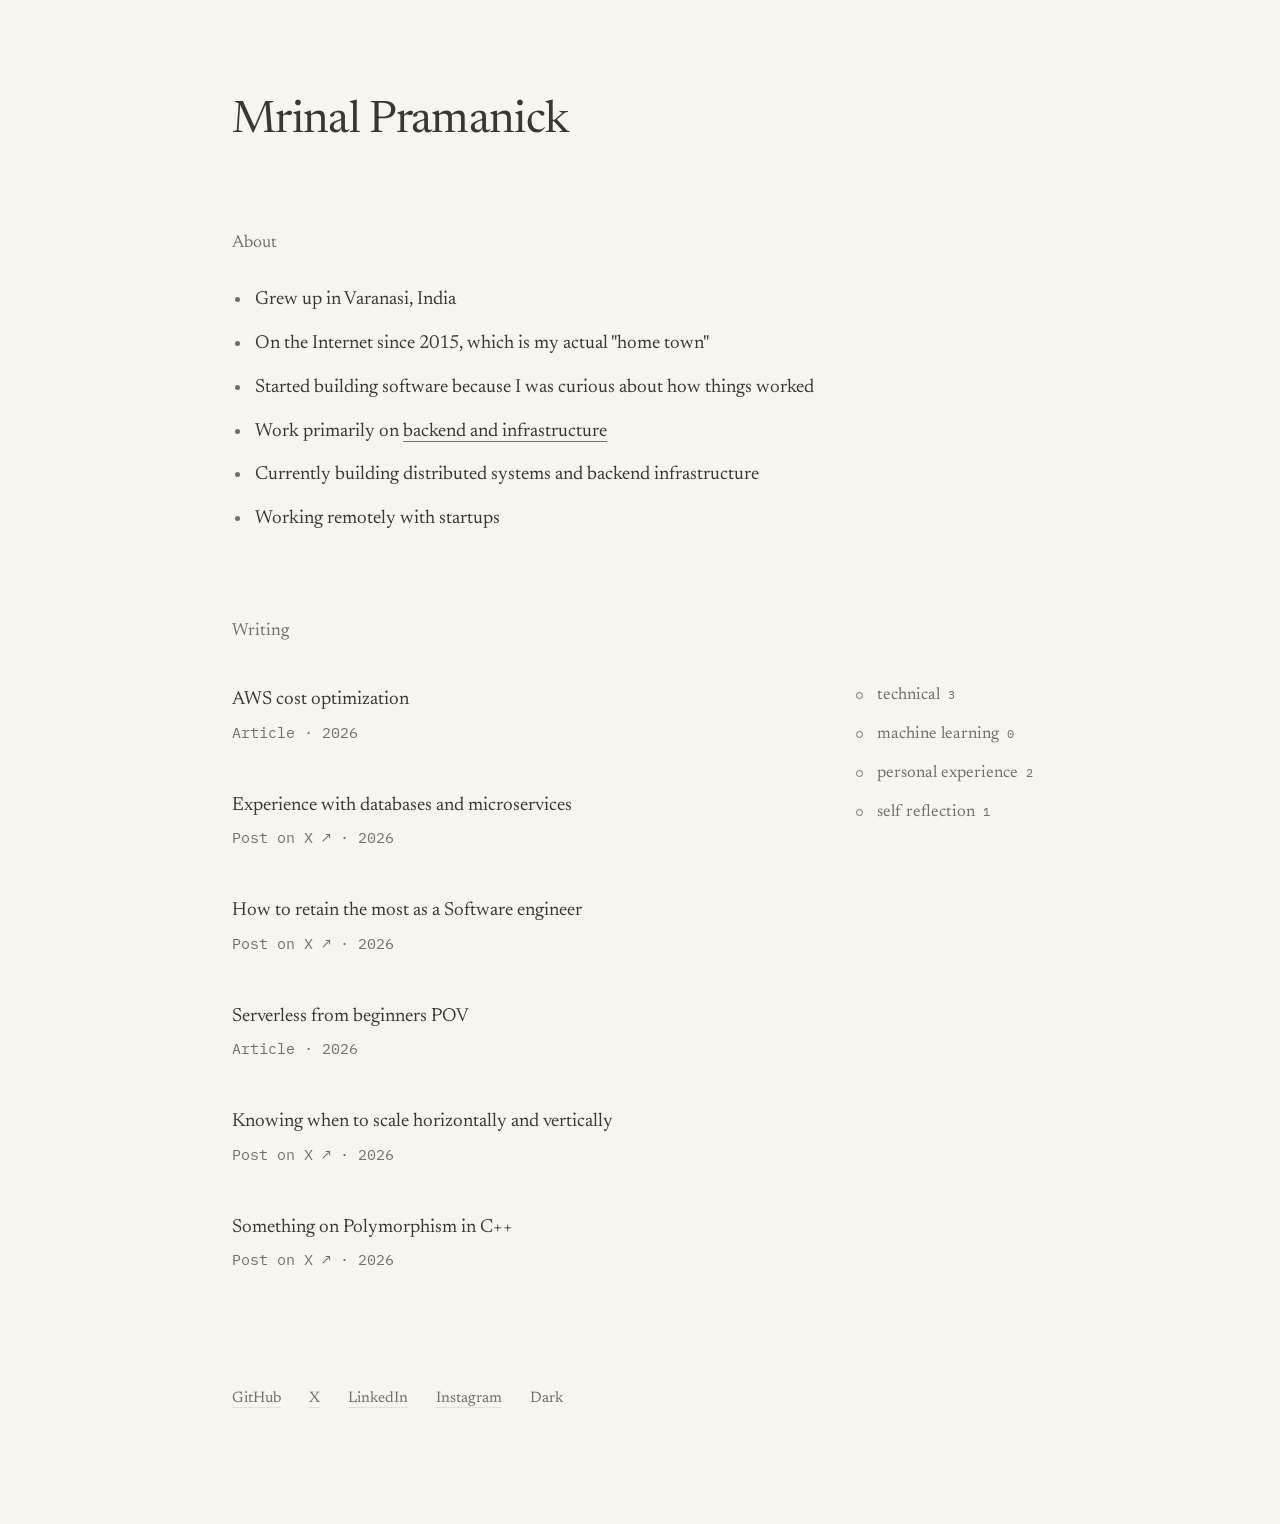
==== commit 3e2c8dfd: "adding new blog" ====
--- a/index.html
+++ b/index.html
@@ -54,99 +54,20 @@
         </ul>
       </section>
 
-      <section>
-        <h2>Projects</h2>
-        <div class="projects">
-          <!--
-            Each project has two buttons. They currently point at your X and
-            GitHub profiles. Replace the two hrefs per project with the
-            specific tweet URL and the repository URL.
-            To make a project name clickable too, wrap it:
-            <h3><a href="https://github.com/mrinalxdev/REPO">StreamableMap</a></h3>
-          -->
-          <article class="project">
-            <h3>StreamableMap</h3>
-            <p>
-              A stream-oriented concurrent map exploring ordering, backpressure,
-              and efficient event processing.
-            </p>
-            <div class="project-foot">
-              <ul class="stack" aria-label="Built with">
-                <li class="lang">Go</li>
-                <li>Concurrency</li>
-                <li>Backpressure</li>
-              </ul>
-              <div class="project-links">
-                <a class="btn" href="https://x.com/Hi_Mrinal" target="_blank" rel="noopener noreferrer"
-                  >Twitter post <span class="glyph" aria-hidden="true">↗</span></a
-                >
-                <a class="btn" href="https://github.com/mrinalxdev" target="_blank" rel="noopener noreferrer"
-                  title="Drop a star :p" aria-label="GitHub repository (drop a star)"
-                  >GitHub repository <span class="glyph" aria-hidden="true">★</span></a
-                >
-              </div>
-            </div>
-          </article>
-
-          <article class="project">
-            <h3>Vidflow</h3>
-            <p>
-              A video processing DAG exploring exactly-once execution,
-              backpressure, and distributed media workloads.
-            </p>
-            <div class="project-foot">
-              <ul class="stack" aria-label="Built with">
-                <li class="lang">Go</li>
-                <li>DAG scheduling</li>
-                <li>Distributed systems</li>
-              </ul>
-              <div class="project-links">
-                <a class="btn" href="https://x.com/Hi_Mrinal" target="_blank" rel="noopener noreferrer"
-                  >Twitter post <span class="glyph" aria-hidden="true">↗</span></a
-                >
-                <a class="btn" href="https://github.com/mrinalxdev" target="_blank" rel="noopener noreferrer"
-                  title="Drop a star :p" aria-label="GitHub repository (drop a star)"
-                  >GitHub repository <span class="glyph" aria-hidden="true">★</span></a
-                >
-              </div>
-            </div>
-          </article>
-
-          <article class="project">
-            <h3>OpenTelemetry Bridge</h3>
-            <p>
-              A transparent sidecar for introducing distributed tracing into
-              HTTP applications without changing the application itself.
-            </p>
-            <div class="project-foot">
-              <ul class="stack" aria-label="Built with">
-                <li class="lang">Go</li>
-                <li>OpenTelemetry</li>
-                <li>HTTP</li>
-                <li>Sidecar</li>
-              </ul>
-              <div class="project-links">
-                <a class="btn" href="https://x.com/Hi_Mrinal" target="_blank" rel="noopener noreferrer"
-                  >Twitter post <span class="glyph" aria-hidden="true">↗</span></a
-                >
-                <a class="btn" href="https://github.com/mrinalxdev" target="_blank" rel="noopener noreferrer"
-                  title="Drop a star :p" aria-label="GitHub repository (drop a star)"
-                  >GitHub repository <span class="glyph" aria-hidden="true">★</span></a
-                >
-              </div>
-            </div>
-          </article>
-        </div>
-      </section>
 
       <section>
         <h2>Writing</h2>
         <div class="writing" id="writing">
           
           <div class="posts">
-            <a href="404.html" data-tags="ml">
-              <span>Reinforce From First Principles</span>
-              <span class="mono meta">Article · 2026 ( Currently working )</span>
+            
+            <a href="/articles/aws.html" data-tags="technical">
+              <span>AWS cost optimization </span>
+              <span class="mono meta">Article · 2026</span>
+            </a>
+            <a href="https://x.com/Hi_Mrinal/status/2119718658280919084" data-tags="personal">
+              <span>Experience with databases and microservices</span>
+              <span class="mono meta">Post on X ↗ · 2026</span>
             </a>
             <a href="https://x.com/Hi_Mrinal/status/2113904941899428102?s=20" data-tags="reflection">
               <span>How to retain the most as a Software engineer</span>
